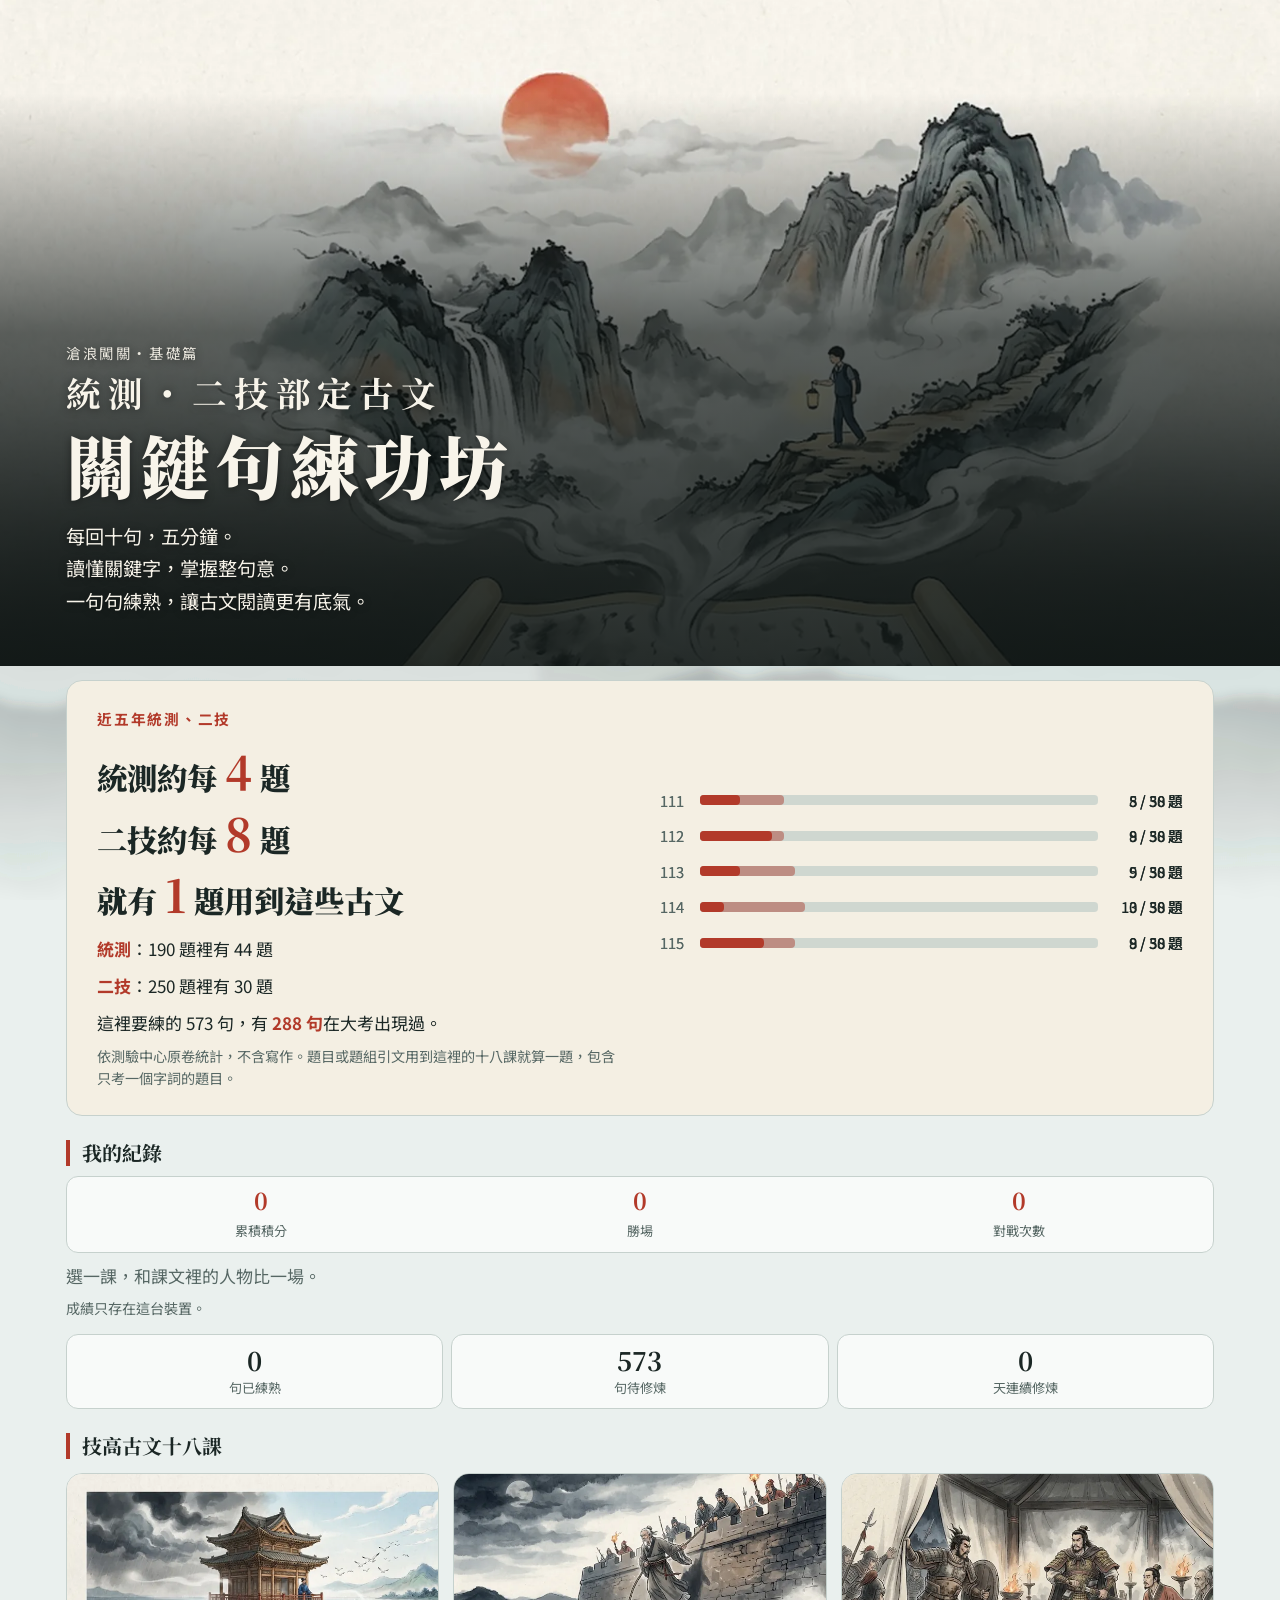
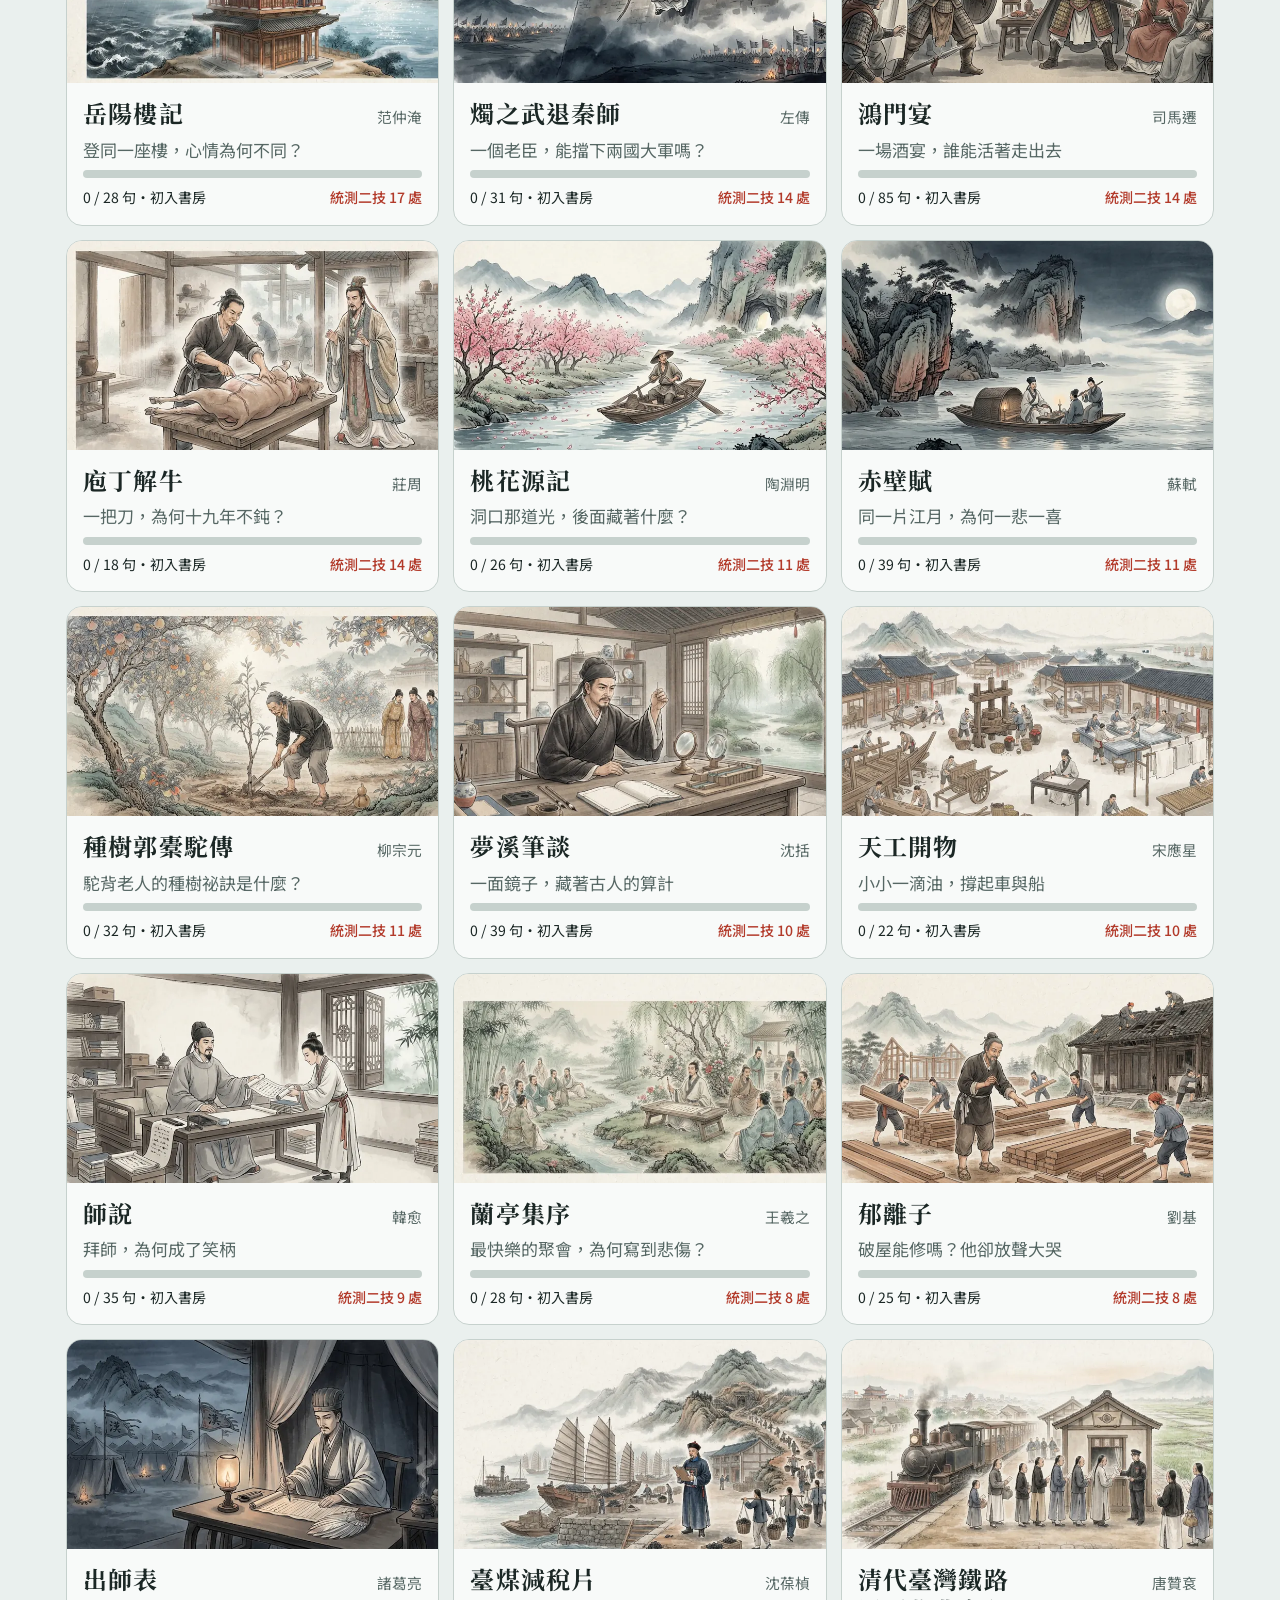
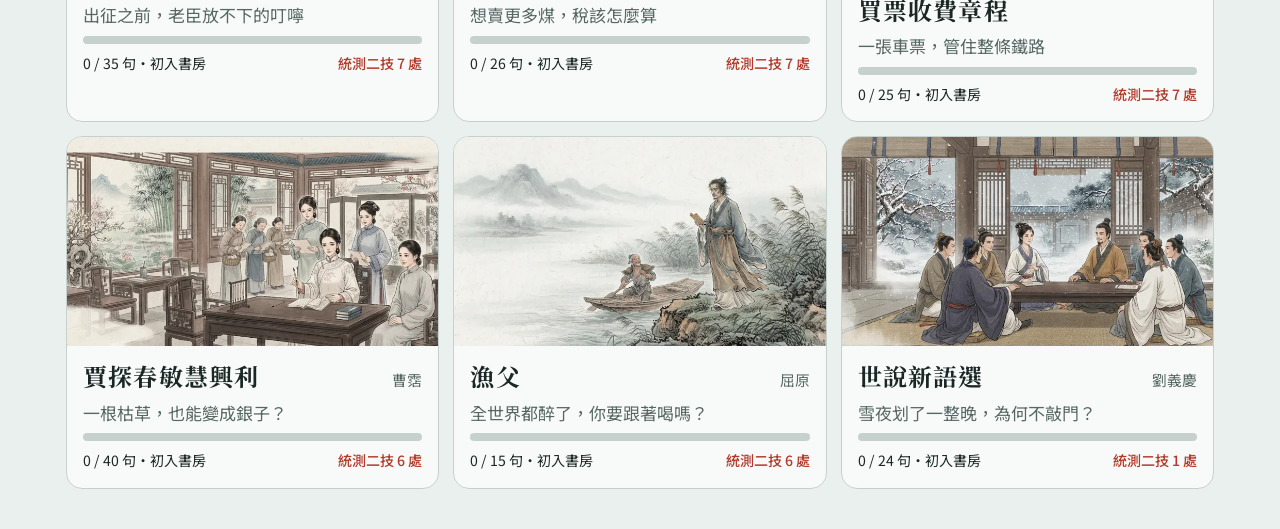
==== keyline/tvee/index.html @ 6ed0295b "更新網站 2026/11/1 下午4:06:21" ====
<!doctype html>
<html lang="zh-Hant">
<head>
<meta charset="utf-8">
<meta name="viewport" content="width=device-width, initial-scale=1, viewport-fit=cover">
<title>技專部定古文關鍵句練功坊</title>
<meta name="description" content="四技統測、二技部定古文關鍵句練習：一回十句，五分鐘，練到認得字、說得出句意。">
<link rel="preconnect" href="https://fonts.googleapis.com">
<link rel="preconnect" href="https://fonts.gstatic.com" crossorigin>
<link href="https://fonts.googleapis.com/css2?family=Noto+Sans+TC:wght@400;500;700&family=Noto+Serif+TC:wght@500;700;900&display=swap" rel="stylesheet">
<link rel="stylesheet" href="../../css/style.css">
<link rel="stylesheet" href="../keyline.css">
</head>
<body>
<main id="app" aria-live="polite"></main>
<script>
window.KL_SOLO = true;
window.KL_CFG = { img: "../img/", storeKey: "cl_keyline_tvee_v1", titleSmall: "統測・二技部定古文", listTitle: "技高古文十八課", countLabel: "統測二技" };
</script>
<script src="../record.js"></script>
<script src="../keyline.js"></script>
</body>
</html>
---- css/style.css ----
/* 滄浪闖關手機版：沿用投影版配色與字型，背景改為各課共用的淡色水墨 */
:root{
  --bg:#EAF0EE; --surface:#F8FAF9; --ink:#1B2725; --muted:#566764; --line:#C6D1CD;
  --reed:#5B7955; --river:#2E6C8C; --mud:#8A6733; --frost:#DBE5E9;
  --good:#2A774B; --bad:#AE4337; --gold:#8C6A0E; --shield:#35679A; --warn:#9A5B12;
  --display:"Noto Serif TC","Songti TC","PMingLiU",serif;
  --body:"Noto Sans TC","PingFang TC","Microsoft JhengHei",sans-serif;
  --inkbg:url("../assets/bg-ink.svg");
  --inkop:1;
}
@media (prefers-color-scheme: dark){
  :root:not([data-theme="light"]){
    --bg:#0E1615; --surface:#16201E; --ink:#E3EBE9; --muted:#97A8A4; --line:#2A3835;
    --reed:#8BAB84; --river:#5DA5C9; --mud:#C29A5B; --frost:#1A272B;
    --good:#67C08A; --bad:#E07A6C; --gold:#DDB349; --shield:#78A6D6; --warn:#E0A05A;
    --inkop:.25; color-scheme:dark;
  }
}
:root[data-theme="dark"]{
  --bg:#0E1615; --surface:#16201E; --ink:#E3EBE9; --muted:#97A8A4; --line:#2A3835;
  --reed:#8BAB84; --river:#5DA5C9; --mud:#C29A5B; --frost:#1A272B;
  --good:#67C08A; --bad:#E07A6C; --gold:#DDB349; --shield:#78A6D6; --warn:#E0A05A;
  --inkop:.25; color-scheme:dark;
}
*{box-sizing:border-box}
html{min-height:100%}
body{
  margin:0; min-height:100vh; background:var(--bg); color:var(--ink); font-family:var(--body); font-size:16px; line-height:1.6;
  padding-left:max(16px, env(safe-area-inset-left, 0px)); padding-right:max(16px, env(safe-area-inset-right, 0px));
  padding-block:12px 24px; position:relative;
}
body::before{content:""; position:fixed; inset:0; background:var(--inkbg) center bottom/cover no-repeat; opacity:var(--inkop); pointer-events:none; z-index:-1}
button{font:inherit; color:var(--ink); background:var(--surface); border:1px solid var(--line); border-radius:10px; padding:.5em 1em; cursor:pointer; touch-action:manipulation}
button:hover:not([disabled]){border-color:var(--ink)}
button:focus-visible, select:focus-visible, input:focus-visible{outline:3px solid var(--river); outline-offset:2px}
button[disabled]{opacity:.45; cursor:not-allowed}
.primary{background:var(--ink); color:var(--bg); border-color:var(--ink); font-weight:500}
.danger{color:var(--bad); border-color:var(--bad)}
select, input{font:inherit; padding:.4em .6em; border-radius:8px; border:1px solid var(--line); background:var(--surface); color:var(--ink)}
h1,h2,h3{font-family:var(--display); font-weight:700; margin:0; line-height:1.3; text-wrap:balance}
.muted{color:var(--muted)}
.hidden{display:none !important}
.card{background:var(--surface); border:1px solid var(--line); border-radius:16px; padding:clamp(16px, 2vw, 28px)}
.tag{display:inline-block; font-size:.95rem; font-weight:700; padding:.12em .75em; border-radius:999px; color:var(--bg); letter-spacing:.05em; white-space:nowrap}
.tag.m{background:var(--river)} .tag.u{background:var(--shield)} .tag.a{background:var(--gold)} .tag.multi{background:var(--bad)}
.quote{font-family:var(--display); font-weight:600; line-height:1.75; background:var(--frost); border-radius:10px; padding:.6em 1em; white-space:pre-line; overflow-wrap:anywhere}
.exp{background:var(--frost); border-radius:10px; padding:12px 16px; line-height:1.6}
.warnchip{display:inline-block; font-size:.85rem; color:var(--warn); border:1px solid var(--warn); border-radius:999px; padding:0 .6em; margin-left:.3em; white-space:nowrap}

/* 遊戲規則 */
.rules{display:grid; gap:10px; line-height:1.6}
.rules p{margin:0}
.rules .rule{display:grid; grid-template-columns:auto minmax(0,1fr); gap:10px; align-items:baseline}
.rules ul{margin:0; padding-left:1.2em; display:grid; gap:6px}
details.howto > summary{cursor:pointer; font-weight:700; color:var(--river)}
details.howto[open] > summary{margin-bottom:10px}

/* 魔王任務說明 */
.mission{display:grid; grid-template-columns:auto minmax(0,1fr); gap:12px 14px; align-items:start}
.mission .mthumb{width:84px; height:84px; object-fit:contain; background:var(--frost); border-radius:12px}
.mission .mtext{display:grid; gap:6px; min-width:0}
.mission .mlabel{font-size:.85rem; color:var(--muted); letter-spacing:.1em}
.mission .mname{font-family:var(--display); font-weight:700; font-size:1.35rem; line-height:1.2}
.mission p{margin:0; line-height:1.6}
.mission.big{font-size:clamp(1.05rem, 1.5vw, 1.35rem)}
.mission.big .mthumb{width:clamp(90px, 10vw, 140px); height:clamp(90px, 10vw, 140px)}
.mission.big .mname{font-size:clamp(1.5rem, 2.4vw, 2.2rem)}
.mdefeated{margin:0; color:var(--good); font-weight:500}

/* 魔王與量表 */
.scene{position:relative; background:color-mix(in srgb, var(--frost) 85%, transparent); border:1px solid var(--line); border-radius:14px; overflow:hidden; aspect-ratio:16/10}
.bosswrap,.bossbob{position:absolute; inset:0; pointer-events:none}
.bossimg{position:absolute; left:50%; bottom:2%; height:94%; width:auto; max-width:none; transform:translateX(-50%) scale(var(--s,1)); transform-origin:50% 100%; transition:opacity .8s, transform .8s}
.bossbob{animation:bob 3.2s ease-in-out infinite}
.flash{position:absolute; inset:0; background:var(--bad); opacity:0; pointer-events:none}
.flash.gold{background:var(--gold)}
.scene.hit .bosswrap{animation:shake .45s}
.scene.struck .flash, .scene.ult .flash{animation:flash .8s}
.bossname{position:absolute; left:12px; top:8px; font-family:var(--display); font-weight:700; font-size:1.2rem; background:color-mix(in srgb, var(--surface) 80%, transparent); padding:.1em .6em; border-radius:8px}
@keyframes shake{0%,100%{transform:translateX(0)}25%{transform:translateX(-10px)}50%{transform:translateX(8px)}75%{transform:translateX(-5px)}}
@keyframes flash{0%{opacity:0}30%{opacity:.35}100%{opacity:0}}
@keyframes bob{0%,100%{transform:translateY(0)}50%{transform:translateY(-4px)}}
@media (prefers-reduced-motion: reduce){ .bossbob,.scene.hit .bosswrap,.scene.struck .flash,.scene.ult .flash{animation:none} .fill,.bossimg{transition:none} }
.meters{display:grid; gap:10px}
.mrow{display:flex; justify-content:space-between; align-items:baseline; gap:12px}
.mrow b{font-variant-numeric:tabular-nums}
.track{height:16px; border-radius:8px; background:var(--line); overflow:hidden}
.fill{height:100%; border-radius:8px; transition:width .7s}
.fill.mud{background:var(--mud)} .fill.heart{background:var(--good)} .fill.shield{background:var(--shield)} .fill.energy{background:var(--gold)}
.pips{display:flex; gap:6px; flex-wrap:wrap}
.pip{width:20px; height:20px; border-radius:6px; border:2px solid var(--shield)}
.pip.on{background:var(--shield)}

/* 背景配樂開關（左下角） */
.musicbtn{position:fixed; left:max(12px, env(safe-area-inset-left,0px)); bottom:12px; z-index:16; font-size:.9rem; padding:.45em .8em; border-radius:999px; background:color-mix(in srgb, var(--surface) 92%, transparent); border:1px solid var(--line)}
.musicbtn.off{color:var(--muted); text-decoration:line-through}
@media print{.musicbtn{display:none !important}}
---- keyline/keyline.css ----
/* 關鍵句練功坊：沿用 css/style.css 的配色與字型，另加朱砂色與書卷質感 */
:root{--seal:#B23A2A; --paper:#F4EFE3}
@media (prefers-color-scheme: dark){:root:not([data-theme="light"]){--seal:#E06B58; --paper:#1D2422}}
:root[data-theme="dark"]{--seal:#E06B58; --paper:#1D2422}
html{overflow-x:clip}
body{max-width:720px; margin:0 auto; font-size:17px; padding-bottom:40px}
#app{display:flex; flex-direction:column; gap:14px}
a{color:inherit}
.kl-error{padding:40px 0; text-align:center}

/* 首頁主視覺 */
.kl-hero{position:relative; width:100vw; margin:-12px 0 0 calc(50% - 50vw); min-height:min(92vw, 460px); display:flex; align-items:flex-end; overflow:hidden; background:#26383A}
.kl-hero-img{position:absolute; inset:0; width:100%; height:100%; object-fit:cover}
.kl-hero::after{content:""; position:absolute; inset:0; background:linear-gradient(to top, rgba(15,22,21,.9) 0%, rgba(15,22,21,.68) 50%, rgba(15,22,21,0) 86%)}
.kl-hero-text{position:relative; z-index:1; padding:24px 20px; color:#F8F4EA; text-shadow:0 1px 8px rgba(0,0,0,.45)}
.kl-eyebrow{margin:0 0 6px; font-size:.9rem; letter-spacing:.18em; opacity:.92}
.kl-hero h1{font-size:clamp(2.3rem, 11vw, 3.4rem); font-weight:900; letter-spacing:.08em}
.kl-hero h1 small{display:block; font-size:.5em; font-weight:700; letter-spacing:.2em; margin-bottom:.15em}
.kl-hero-sub{margin:10px 0 0; font-size:1.05rem; line-height:1.7}

/* 考情數據 */
.kl-share{background:var(--paper); border:1px solid var(--line); border-radius:16px; padding:18px; display:grid; gap:10px}
.kl-share p{margin:0}
.kl-share-kicker{color:var(--seal); font-weight:700; letter-spacing:.12em; font-size:.92rem}
.kl-share-hero{font-family:var(--display); font-weight:900; font-size:clamp(1.45rem, 6.2vw, 1.9rem); line-height:1.35}
.kl-share-hero b{color:var(--seal); font-size:1.5em; font-variant-numeric:tabular-nums}
.kl-share-sub{line-height:1.6}
.kl-share-sub b{color:var(--seal)}
.kl-bars{list-style:none; margin:2px 0; padding:0; display:grid; gap:7px}
.kl-bars li{display:grid; grid-template-columns:2.2em minmax(0,1fr) 5.2em; gap:8px; align-items:center; font-size:.92rem}
.kl-bars i{display:block; height:10px; background:color-mix(in srgb, var(--line) 55%, transparent); border-radius:4px; overflow:hidden}
.kl-bars u{display:block; height:100%; background:var(--seal); border-radius:0 4px 4px 0}
.kl-bars b{font-weight:500; text-align:right; font-variant-numeric:tabular-nums; white-space:nowrap}
.kl-bars span{color:var(--muted); font-variant-numeric:tabular-nums}
.kl-share small{color:var(--muted); line-height:1.5}

.kl-stats,.kl-boxes{display:grid; grid-template-columns:repeat(3, minmax(0,1fr)); gap:8px}
.kl-stats>div,.kl-boxes>div{background:var(--surface); border:1px solid var(--line); border-radius:12px; padding:10px 6px; text-align:center; display:grid; gap:2px}
.kl-stats b,.kl-boxes b{font-family:var(--display); font-size:1.6rem; line-height:1.2; font-variant-numeric:tabular-nums}
.kl-stats span,.kl-boxes span{font-size:.82rem; color:var(--muted)}
.kl-boxes .gold b{color:var(--seal)}
.kl-section{font-size:1.25rem; margin-top:10px; padding-left:.6em; border-left:4px solid var(--seal)}

/* 課程卡 */
.kl-cards{display:grid; gap:14px}
.kl-card{display:block; background:var(--surface); border:1px solid var(--line); border-radius:16px; overflow:hidden; text-decoration:none; transition:transform .2s, box-shadow .2s}
.kl-card:hover{transform:translateY(-2px); box-shadow:0 8px 24px rgba(0,0,0,.14)}
.kl-card:focus-visible,.kl-top a:focus-visible,.kl-project:focus-visible{outline:3px solid var(--river); outline-offset:2px}
.kl-card-img{display:block; width:100%; aspect-ratio:16/8; object-fit:cover}
.kl-card-body{padding:14px 16px 16px; display:grid; gap:8px}
.kl-card-head{display:flex; justify-content:space-between; align-items:baseline; gap:10px}
.kl-card-head h3{font-size:1.5rem; letter-spacing:.05em}
.kl-card-head span{color:var(--muted); font-size:.92rem; white-space:nowrap}
.kl-tagline{margin:0; color:var(--muted); line-height:1.5}
.kl-track{height:8px; border-radius:4px; background:var(--line); overflow:hidden}
.kl-track i{display:block; height:100%; background:var(--seal); border-radius:4px; transition:width .6s}
.kl-card-foot{display:flex; justify-content:space-between; gap:8px; flex-wrap:wrap; font-size:.88rem}
.kl-exam{color:var(--seal); font-weight:500}

/* 即將開放 */
.kl-soon{display:grid; grid-auto-flow:column; grid-auto-columns:128px; gap:10px; overflow-x:auto; padding-bottom:8px; scrollbar-width:thin}
.kl-soon div{position:relative; border-radius:10px; overflow:hidden; aspect-ratio:4/3}
.kl-soon img{display:block; width:100%; height:100%; object-fit:cover; filter:grayscale(.85); opacity:.75}
.kl-soon span{position:absolute; inset:auto 0 0 0; padding:14px 8px 6px; color:#fff; font-family:var(--display); font-weight:700; font-size:.92rem; background:linear-gradient(to top, rgba(0,0,0,.72), transparent)}

/* 排行榜與我的紀錄 */
.kl-board{display:grid; gap:10px}
.kl-tabs{display:flex; gap:8px}
.kl-tabs button{min-height:40px; border-radius:999px; padding:.3em 1.1em}
.kl-tabs button[aria-pressed="true"]{background:var(--seal); border-color:var(--seal); color:#fff; font-weight:700}
.kl-mine{display:grid; grid-template-columns:repeat(3,minmax(0,1fr)); background:var(--surface); border:1px solid var(--line); border-radius:12px; padding:10px 4px; text-align:center}
.kl-mine b{display:block; font-family:var(--display); font-size:1.45rem; line-height:1.2; color:var(--seal); font-variant-numeric:tabular-nums}
.kl-mine span{font-size:.82rem; color:var(--muted)}
.kl-rank{list-style:none; counter-reset:r; margin:0; padding:0; display:grid; gap:6px}
.kl-rank li{counter-increment:r; display:grid; grid-template-columns:2em minmax(0,1fr) auto auto; gap:10px; align-items:center; background:var(--surface); border:1px solid var(--line); border-radius:10px; padding:8px 12px}
.kl-rank li::before{content:counter(r); font-family:var(--display); font-weight:900; color:var(--muted); text-align:center}
.kl-rank li:nth-child(-n+3)::before{color:var(--seal); font-size:1.2em}
.kl-rank li.me{border:2px solid var(--seal)}
.kl-rank em{font-style:normal; color:var(--muted); font-size:.88rem}
.kl-rank b{font-variant-numeric:tabular-nums}
.kl-board-note{margin:0; color:var(--muted); line-height:1.5}

/* 對戰 */
.kl-setup{display:grid; gap:10px}
.kl-rival{display:flex; align-items:center; gap:12px}
.kl-rival small{display:block; color:var(--muted)}
.kl-rival b{font-family:var(--display); font-size:1.3rem}
.kl-levels{display:grid; grid-template-columns:repeat(3,minmax(0,1fr)); gap:8px}
.kl-levels button{min-height:56px; border-radius:12px; display:grid; gap:0; padding:.4em}
.kl-levels small{color:var(--muted); font-size:.8rem}
.kl-levels button[aria-pressed="true"]{border:2px solid var(--seal); background:color-mix(in srgb, var(--seal) 10%, var(--surface))}
.kl-duel{display:grid; grid-template-columns:minmax(0,1fr) auto minmax(0,1fr); align-items:center; gap:8px; background:var(--surface); border:1px solid var(--line); border-radius:12px; padding:6px 12px}
.kl-duel>div{display:flex; align-items:center; gap:8px; min-width:0}
.kl-duel>div:last-child{justify-content:flex-end}
.kl-duel small{color:var(--muted); font-size:.82rem; overflow:hidden; text-overflow:ellipsis; white-space:nowrap}
.kl-duel b{font-family:var(--display); font-size:1.4rem; font-variant-numeric:tabular-nums}
.kl-duel>span{color:var(--seal); font-family:var(--display); font-weight:900}
.kl-duel .kl-portrait{width:34px; height:34px}
.kl-rival-move{margin:0; font-weight:500; background:var(--paper); border-radius:8px; padding:6px 10px}
.kl-final{display:grid; grid-template-columns:minmax(0,1fr) auto minmax(0,1fr); align-items:center; gap:10px; margin-bottom:6px}
.kl-final>div{display:grid; justify-items:center; gap:2px}
.kl-final small{color:var(--muted)}
.kl-final b{font-family:var(--display); font-size:2.6rem; line-height:1.1; color:var(--seal); font-variant-numeric:tabular-nums}
.kl-final .kl-seal{width:60px; height:60px; font-size:2rem}
.kl-final .kl-portrait{width:52px; height:52px}
.kl-gain b{color:var(--seal); font-size:1.25em}
#sync:empty{display:none}

/* 上方列 */
.kl-top{display:flex; justify-content:space-between; align-items:center; gap:10px; min-height:40px}
.kl-top a{text-decoration:none; padding:6px 8px 6px 0; font-weight:500}
.kl-top span{color:var(--muted); font-size:.95rem}
.kl-combo.on{color:var(--seal); font-weight:700}
.kl-title{font-size:2.3rem; letter-spacing:.08em; font-weight:900}

.kl-head{display:flex; justify-content:space-between; align-items:flex-end; gap:10px; margin-bottom:-22px}
.kl-head>div{min-width:0; padding-bottom:30px}
.kl-figure{height:150px; width:auto; max-width:38%; object-fit:contain; object-position:bottom; position:relative; z-index:1; flex:none}

/* 畫卷顯影 */
.kl-scroll{position:relative; border-radius:14px; overflow:hidden; aspect-ratio:16/9; border:1px solid var(--line); background:var(--paper)}
.kl-scroll img{display:block; width:100%; height:100%; object-fit:cover}
.kl-scroll img.kl-base{filter:grayscale(1) blur(7px) opacity(.42); transform:scale(1.08)}
.kl-mist{position:absolute; inset:0; display:grid}
.kl-mist i{opacity:0; background-repeat:no-repeat; margin:-.5px}
.kl-mist i.open{opacity:1}
.kl-mist i.reveal{animation:klReveal 1s var(--d) ease-out forwards}
@keyframes klReveal{to{opacity:1}}
.kl-caption{margin:-4px 0 0; color:var(--muted); font-size:.92rem; text-align:center}

.kl-seat{display:grid; grid-template-columns:auto minmax(72px,96px) auto minmax(64px,84px); justify-content:start; gap:8px 10px; align-items:center}
.kl-seat small{grid-column:1 / -1}
.kl-seat select{width:100%; min-height:44px}
.kl-seat label{font-weight:700}
.kl-seat input{width:100%; text-align:center; min-height:44px}
.kl-seat small{color:var(--muted); line-height:1.4}
.kl-go{width:100%; min-height:56px; font-size:1.2rem; font-family:var(--display); font-weight:700; letter-spacing:.1em; border-radius:12px; background:var(--seal); border-color:var(--seal); color:#fff}
button.kl-go:hover:not([disabled]){border-color:var(--seal); filter:brightness(1.08)}
.kl-project{text-align:center; color:var(--muted); font-size:.95rem; padding:6px}

/* 作答 */
.kl-dots{list-style:none; display:grid; grid-template-columns:repeat(10, minmax(0,1fr)); gap:5px; padding:0; margin:0}
.kl-dots li{height:7px; border-radius:4px; background:var(--line)}
.kl-dots li.cur{background:var(--ink)} .kl-dots li.ok{background:var(--good)} .kl-dots li.no{background:var(--bad)}
.kl-q{background:var(--paper); border:1px solid var(--line); border-radius:16px; padding:20px 18px 24px; display:grid; gap:12px}
.kl-scene{margin:0; color:var(--muted); font-size:.95rem; line-height:1.55}
.kl-prompt{margin:0; font-weight:700; font-size:1.08rem}
.kl-passage{margin:0; font-family:var(--display); font-weight:500; font-size:1.08rem; line-height:1.95; color:var(--muted); overflow-wrap:anywhere}
.kl-sentence{font-weight:700; font-size:1.42em; line-height:1.6; letter-spacing:.03em; color:var(--ink)}
.kl-sentence mark{background:none; color:var(--seal); font-weight:900; border-bottom:3px solid var(--seal); padding:0 .06em}
.kl-whole{background:linear-gradient(transparent 62%, color-mix(in srgb, var(--seal) 22%, transparent) 62%)}
.kl-options{display:grid; gap:9px}
.kl-options button,.kl-options>div{display:grid; grid-template-columns:auto minmax(0,1fr); gap:12px; align-items:start; text-align:left; min-height:54px; padding:12px 14px; border-radius:12px; border:1.5px solid var(--line); background:var(--surface); line-height:1.5; overflow-wrap:anywhere}
.kl-options span{font-family:var(--display); font-weight:700; color:var(--muted)}
.kl-options button:disabled{opacity:1; cursor:default}
.kl-options .right{border-color:var(--good); background:color-mix(in srgb, var(--good) 14%, var(--surface)); font-weight:500}
.kl-options .wrong{border-color:var(--bad); background:color-mix(in srgb, var(--bad) 12%, var(--surface)); animation:klShake .35s}
.kl-options .dim{opacity:.55}
@keyframes klShake{25%{transform:translateX(-6px)}50%{transform:translateX(5px)}75%{transform:translateX(-3px)}}

/* 答後回饋 */
#after{display:grid; gap:12px; scroll-margin-top:8px}
#after:empty{display:none}
.kl-feedback{background:var(--surface); border:1px solid var(--line); border-radius:16px; padding:16px; display:grid; gap:12px}
.kl-feedback.good{border-top:4px solid var(--good)} .kl-feedback.bad{border-top:4px solid var(--bad)}
.kl-verdict{display:flex; align-items:center; gap:12px}
.kl-verdict b{display:block; font-family:var(--display); font-size:1.2rem}
.kl-verdict small{color:var(--muted)}
.kl-portrait{width:64px; height:64px; object-fit:cover; object-position:50% 0; border-radius:50%; background:var(--paper); border:1px solid var(--line); flex:none}
.kl-seal{flex:none; width:46px; height:46px; display:grid; place-items:center; border:3px solid var(--seal); border-radius:6px; color:var(--seal); font-family:var(--display); font-weight:900; font-size:1.55rem; transform:rotate(-7deg); animation:klStamp .32s cubic-bezier(.2,1.5,.5,1)}
.bad .kl-seal{border-color:var(--bad); color:var(--bad)}
@keyframes klStamp{from{transform:rotate(-7deg) scale(2); opacity:0}}
.kl-explain{margin:0; display:grid; gap:8px}
.kl-explain>div{display:grid; grid-template-columns:4.6em minmax(0,1fr); gap:8px}
.kl-explain dt{font-family:var(--display); font-weight:700}
.kl-explain dd{margin:0; line-height:1.55}
.kl-explain em{font-style:normal; font-size:.8rem; color:var(--muted); border:1px solid var(--line); border-radius:999px; padding:0 .55em; margin-left:.45em; white-space:nowrap}
.kl-compare{border-top:1px dashed var(--line); padding-top:10px; display:grid; gap:6px}
.kl-compare p{margin:0; line-height:1.6}
.kl-compare span{color:var(--muted); font-size:.9rem}
.kl-compare i{font-style:normal; font-size:.82rem; font-weight:700; border-radius:4px; padding:0 .4em; margin-right:.45em; color:#fff}
.kl-compare i.same{background:var(--good)} .kl-compare i.diff{background:var(--river)}
.kl-stamps{display:flex; flex-wrap:wrap; gap:6px 8px; align-items:center; border-top:1px dashed var(--line); padding-top:10px}
.kl-stamp{color:var(--seal); border:1.5px solid var(--seal); border-radius:4px; padding:.05em .5em; font-size:.9rem; font-weight:500}
.kl-stamp small{display:block; font-weight:400; font-size:.78rem}
.kl-next{position:sticky; bottom:max(10px, env(safe-area-inset-bottom, 0px)); box-shadow:0 6px 18px rgba(0,0,0,.2)}

/* 成績 */
.kl-result{text-align:center; display:grid; gap:4px; padding:6px 0}
.kl-result h1{font-size:1.8rem; font-weight:900; letter-spacing:.06em}
.kl-result p{margin:0; color:var(--muted)}
.kl-score{font-family:var(--display); color:var(--seal); line-height:1}
.kl-score b{font-size:4.6rem; font-weight:900}
.kl-score span{font-size:1.6rem}
.kl-wrong{list-style:none; margin:0; padding:0; display:grid; gap:8px}
.kl-wrong li{background:var(--surface); border:1px solid var(--line); border-left:4px solid var(--bad); border-radius:10px; padding:10px 14px; line-height:1.55}
.kl-wrong b{display:block; font-family:var(--display)}

/* 教師投影：教室後排也看得清楚 */
.kl-projecting{max-width:1400px; font-size:clamp(22px, 2.5vw, 38px)}
.kl-projector{display:grid; gap:18px}
.kl-projector header{display:flex; justify-content:space-between; align-items:baseline; gap:16px; font-size:.8em; color:var(--muted)}
.kl-projector header b{font-family:var(--display); font-size:1.3em; color:var(--ink)}
.kl-projector .kl-scene{font-size:.85em}
.kl-projector .kl-passage{font-size:1.15em; line-height:1.8}
.kl-projector .kl-prompt{font-size:1em}
.kl-projector .kl-sentence{font-size:1.3em}
.kl-projector .kl-options{grid-template-columns:repeat(2, minmax(0,1fr))}
.kl-projector .kl-feedback{font-size:.82em}
.kl-projector footer{display:flex; gap:16px; align-items:center; justify-content:flex-end}
.kl-projector footer button{min-width:8em; min-height:2.6em}
.kl-projector footer small{color:var(--muted)}

@media (prefers-reduced-motion: reduce){
  .kl-seal,.kl-options .wrong{animation:none}
  .kl-mist i.reveal{animation:none; opacity:1}
  .kl-card,.kl-track i{transition:none}
}
/* 電腦版首頁：主視覺滿版，內容加寬成多欄；練習頁維持窄欄方便閱讀 */
@media (min-width:900px){
  body.kl-home{max-width:1180px}
  .kl-home .kl-hero{min-height:min(52vw, 78vh)}
  .kl-home .kl-hero-img{object-position:center 14%}
  .kl-home .kl-hero-text{padding:48px max(32px, calc(50vw - 574px))}
  .kl-home .kl-hero h1{font-size:clamp(3.4rem, 5.4vw, 5rem)}
  .kl-home .kl-hero-sub{font-size:1.2rem}
  .kl-home .kl-cards{grid-template-columns:repeat(auto-fill, minmax(330px, 1fr))}
  .kl-home .kl-share{grid-template-columns:minmax(0,1fr) minmax(0,1fr); column-gap:40px; padding:26px 30px}
  .kl-home .kl-share>*{grid-column:1}
  .kl-home .kl-bars{grid-column:2; grid-row:1 / span 5; align-self:center; gap:12px}
  .kl-home .kl-card-img{aspect-ratio:16/9}
  .kl-home .kl-soon{grid-auto-columns:160px}
  .kl-home .kl-rank{grid-template-columns:repeat(2,minmax(0,1fr))}
}
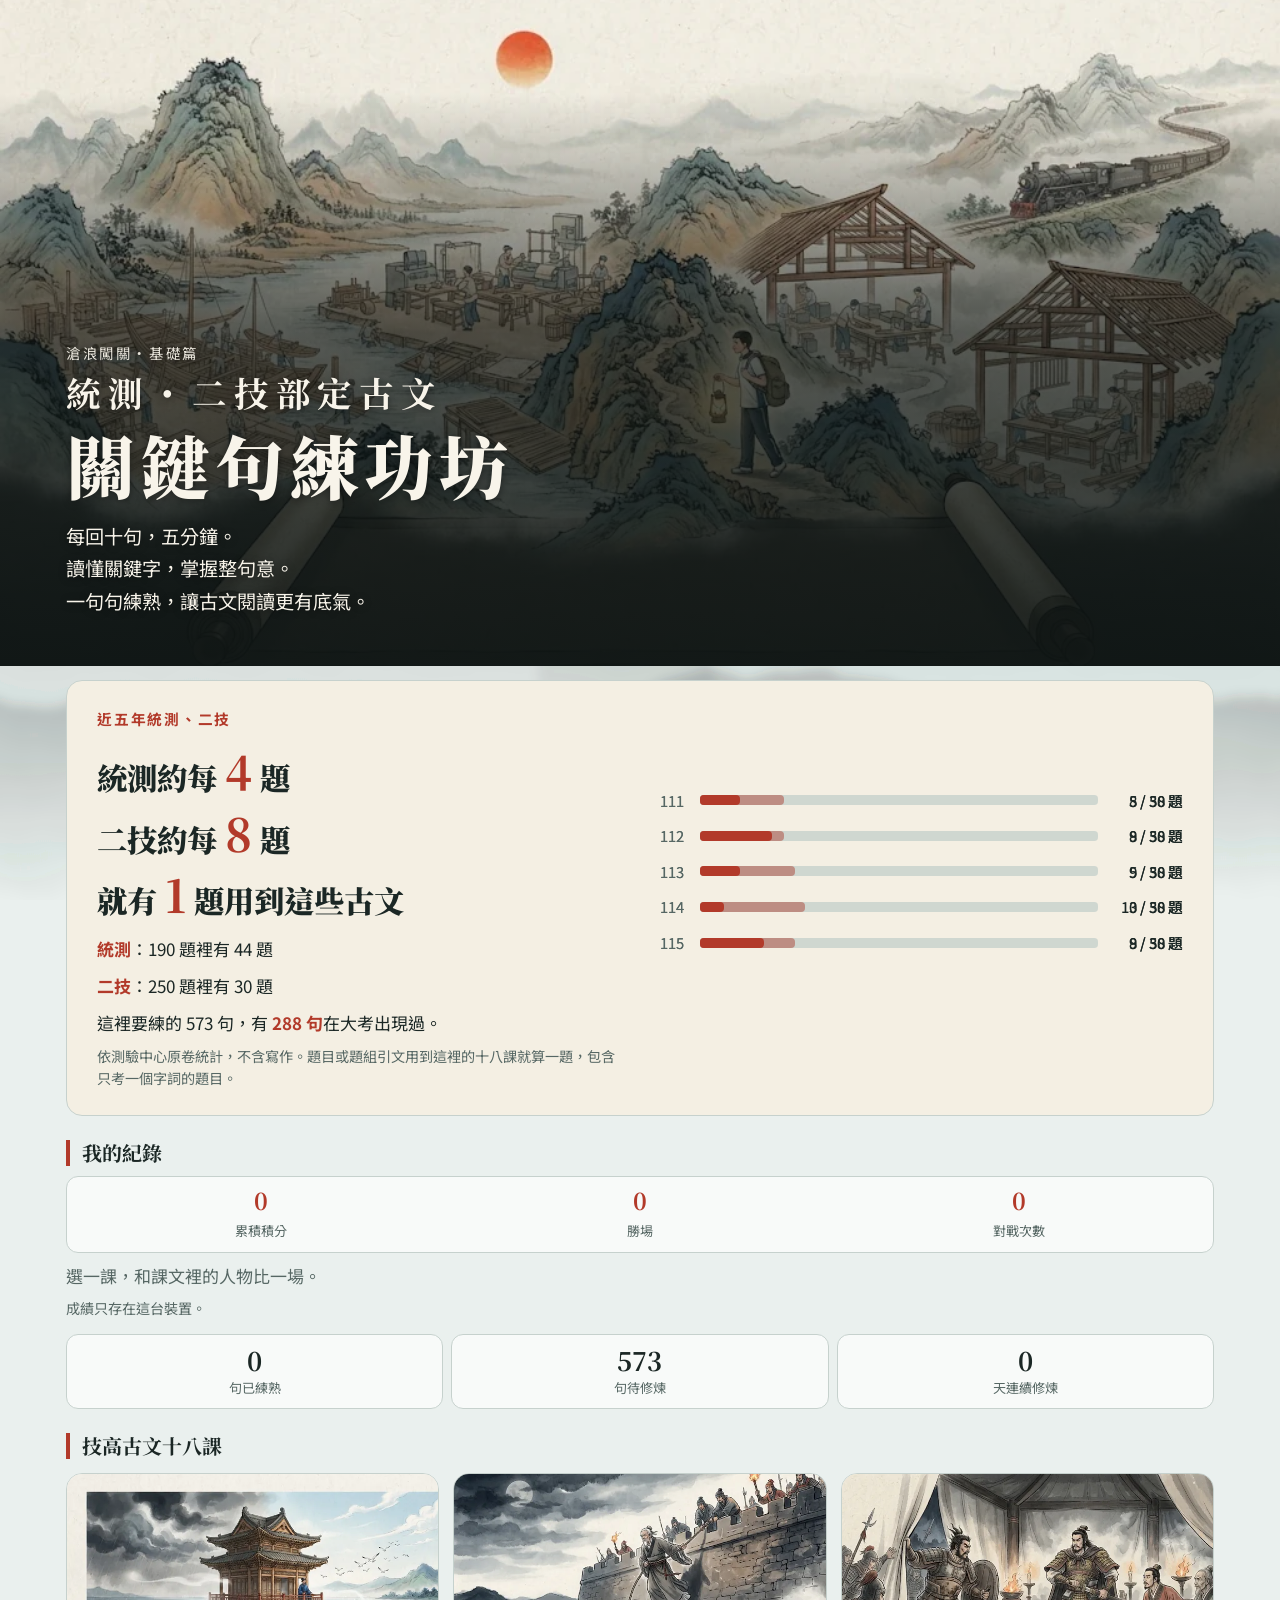
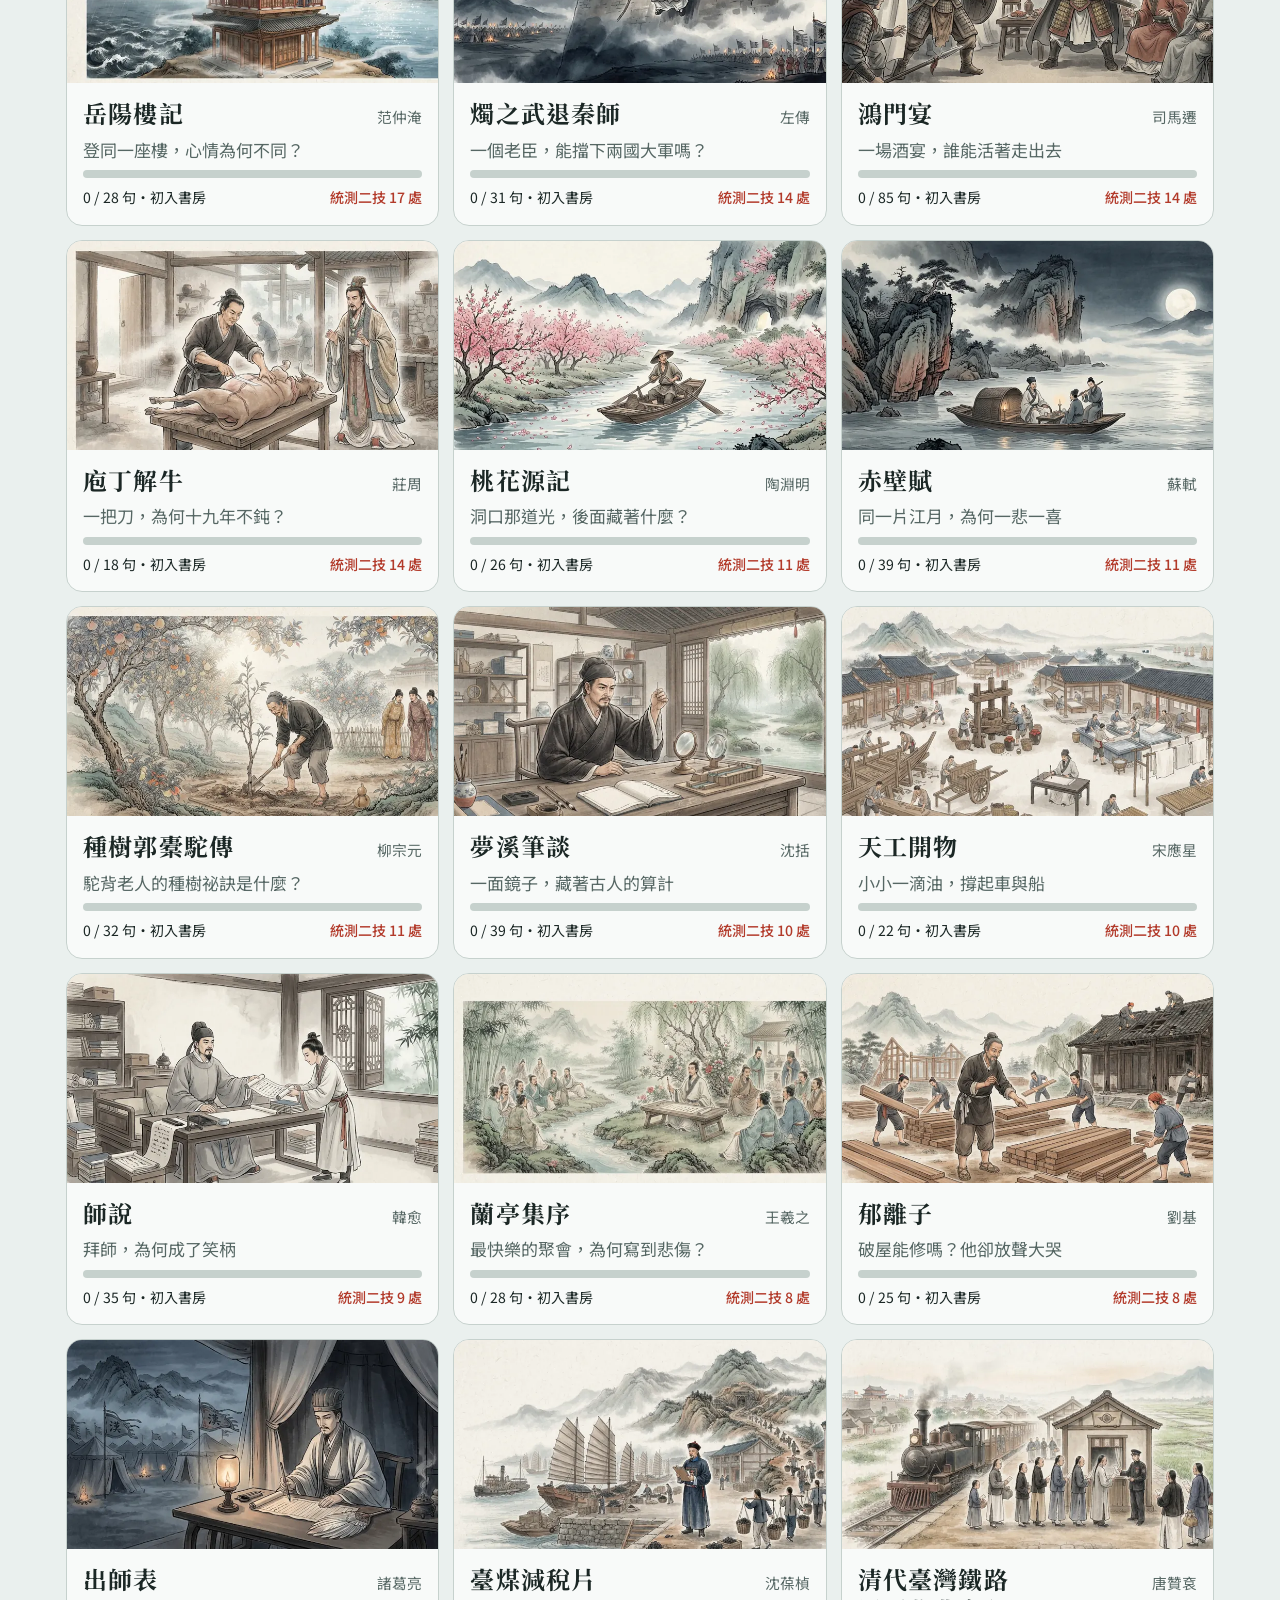
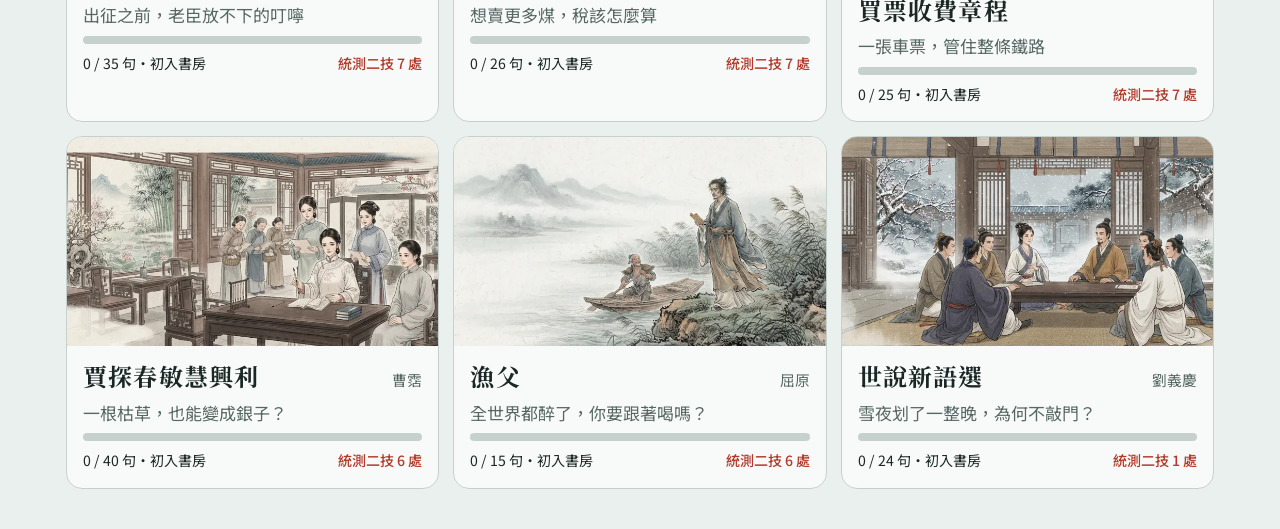
==== commit cf88ac58: "更新網站 2026/11/1 下午4:11:49" ====
--- a/keyline/tvee/index.html
+++ b/keyline/tvee/index.html
@@ -15,7 +15,7 @@
 <main id="app" aria-live="polite"></main>
 <script>
 window.KL_SOLO = true;
-window.KL_CFG = { img: "../img/", storeKey: "cl_keyline_tvee_v1", titleSmall: "統測・二技部定古文", listTitle: "技高古文十八課", countLabel: "統測二技" };
+window.KL_CFG = { img: "../img/", hero: "hero-tvee",storeKey: "cl_keyline_tvee_v1", titleSmall: "統測・二技部定古文", listTitle: "技高古文十八課", countLabel: "統測二技" };
 </script>
 <script src="../record.js"></script>
 <script src="../keyline.js"></script>
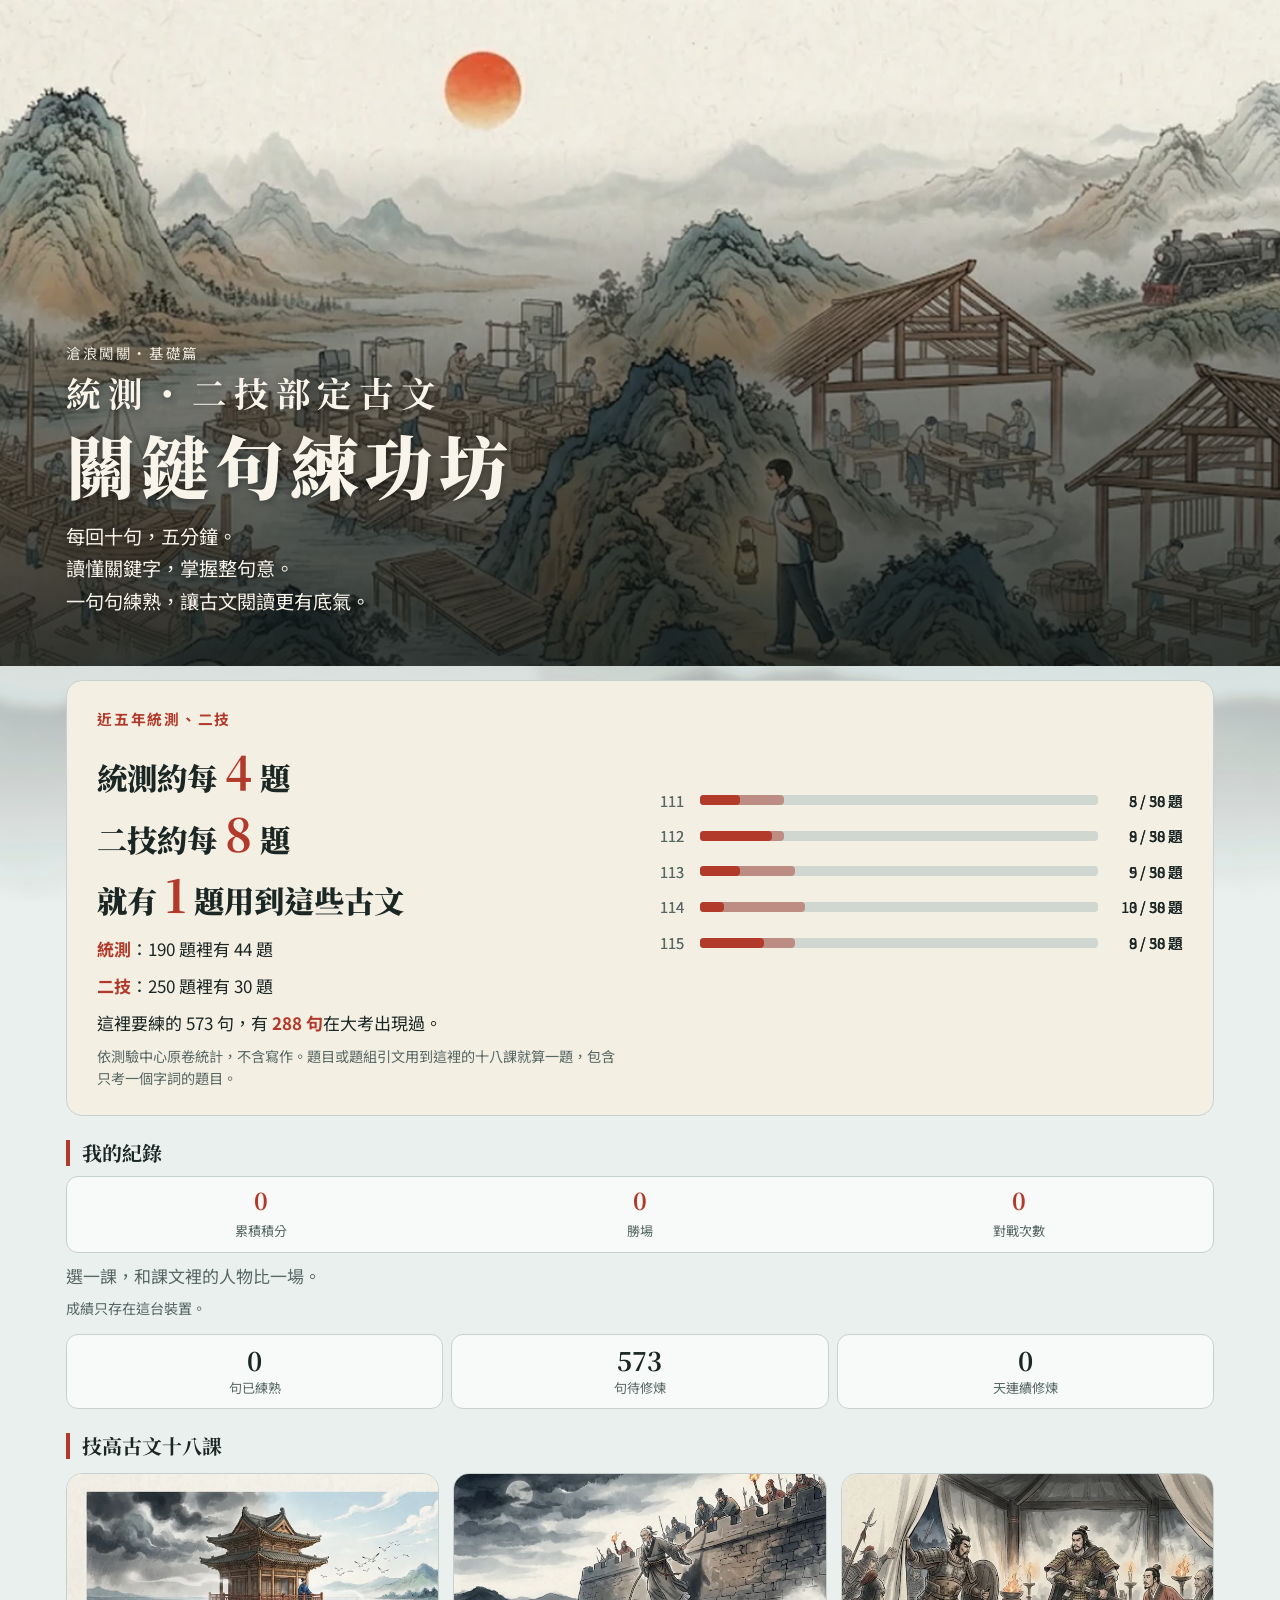
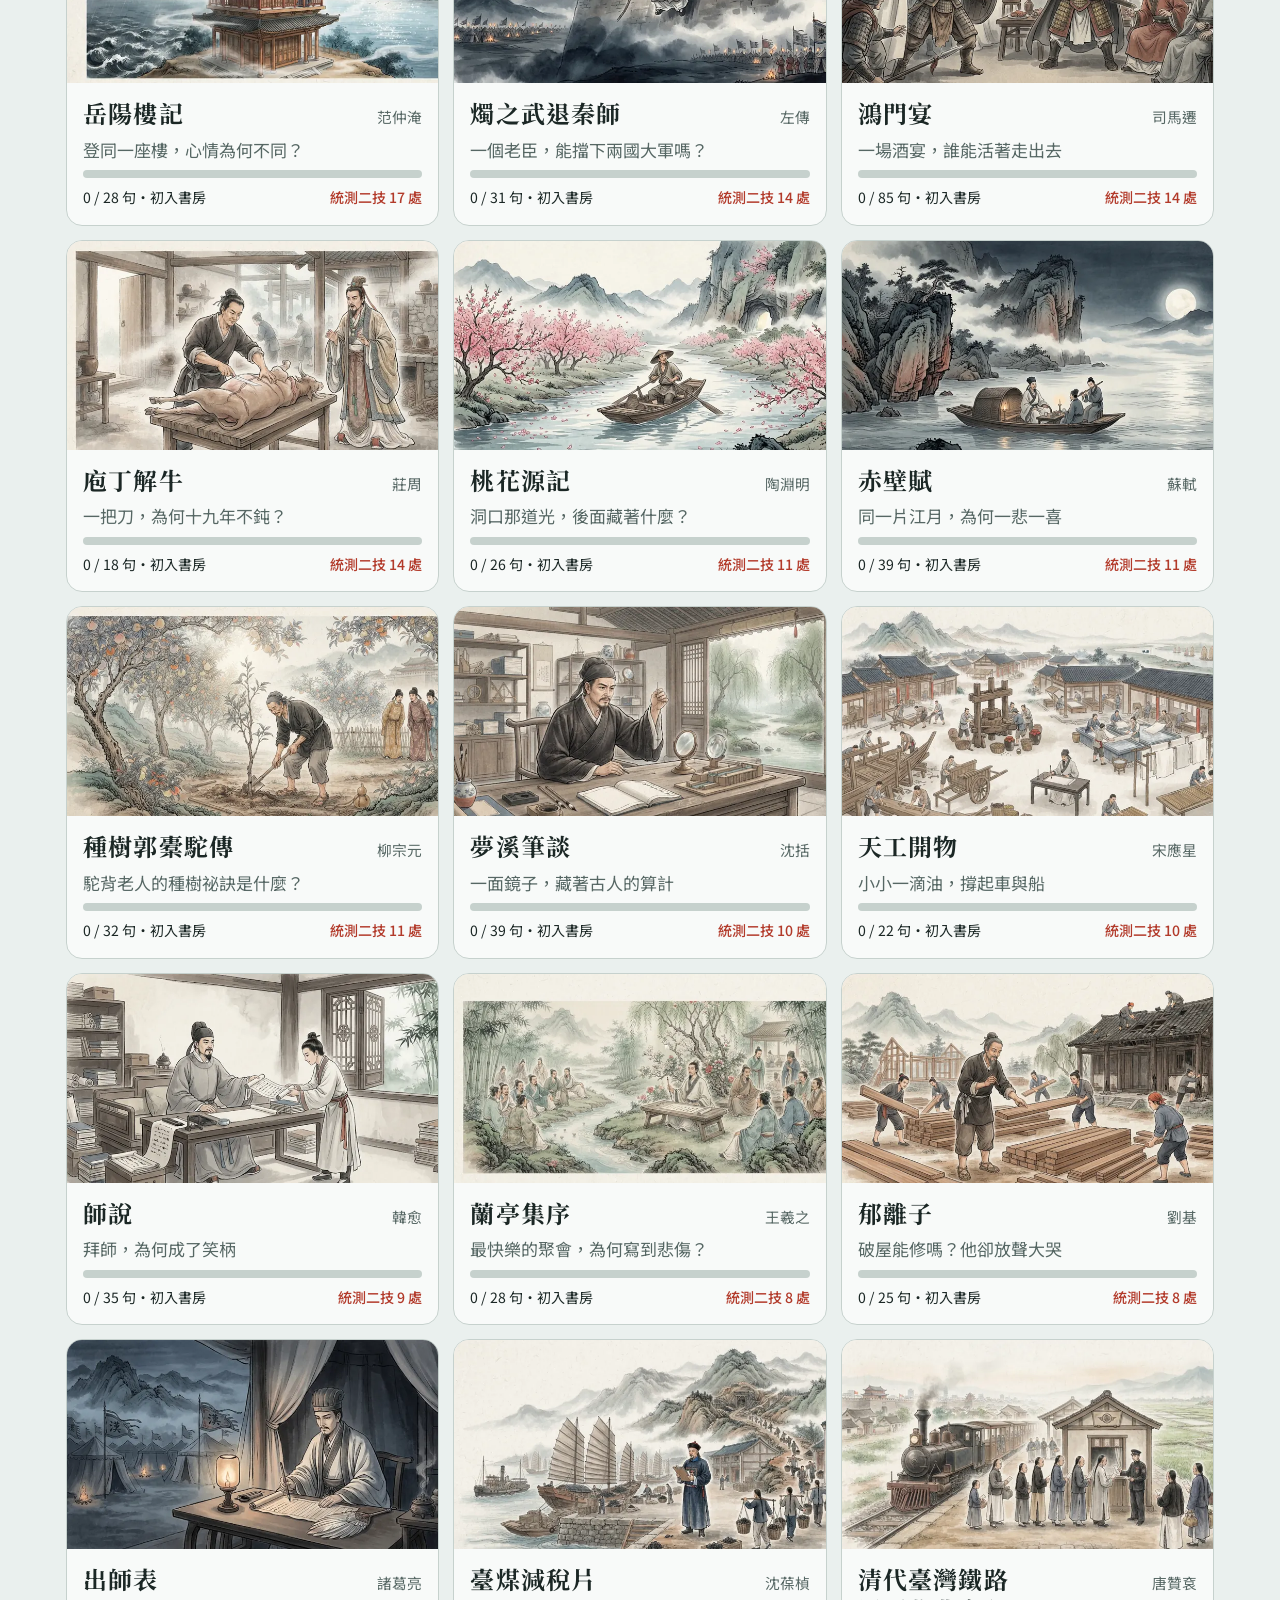
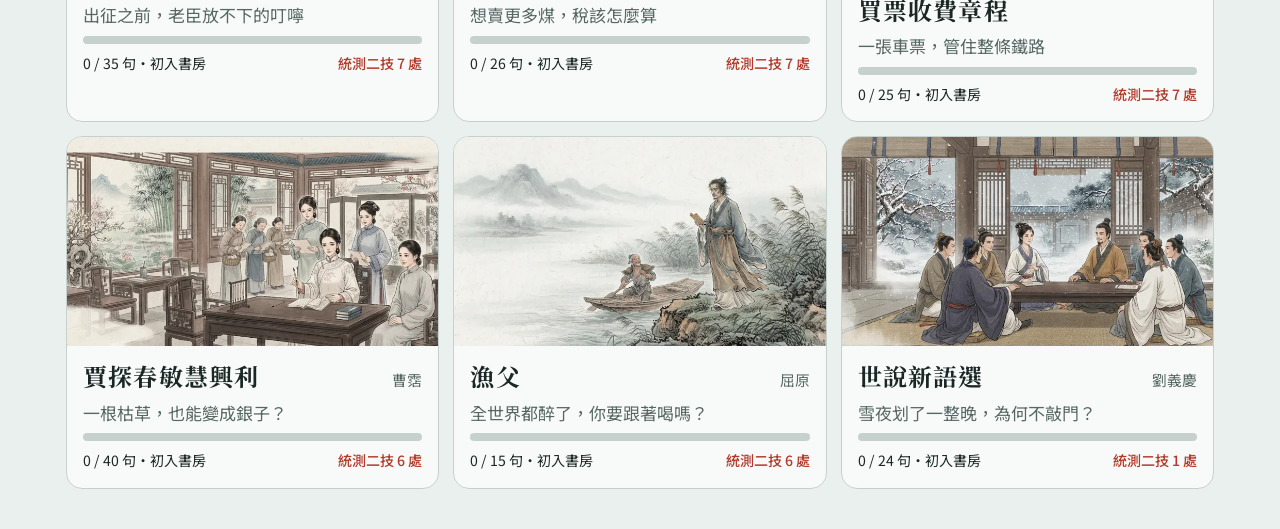
==== commit 21ab79de: "更新網站 2026/11/1 下午4:15:43" ====
--- a/keyline/tvee/index.html
+++ b/keyline/tvee/index.html
@@ -10,6 +10,7 @@
 <link href="https://fonts.googleapis.com/css2?family=Noto+Sans+TC:wght@400;500;700&family=Noto+Serif+TC:wght@500;700;900&display=swap" rel="stylesheet">
 <link rel="stylesheet" href="../../css/style.css">
 <link rel="stylesheet" href="../keyline.css">
+<style>.kl-hero::after{background:linear-gradient(to top, rgba(15,22,21,.82) 0%, rgba(15,22,21,.5) 45%, rgba(15,22,21,0) 78%)}</style>
 </head>
 <body>
 <main id="app" aria-live="polite"></main>
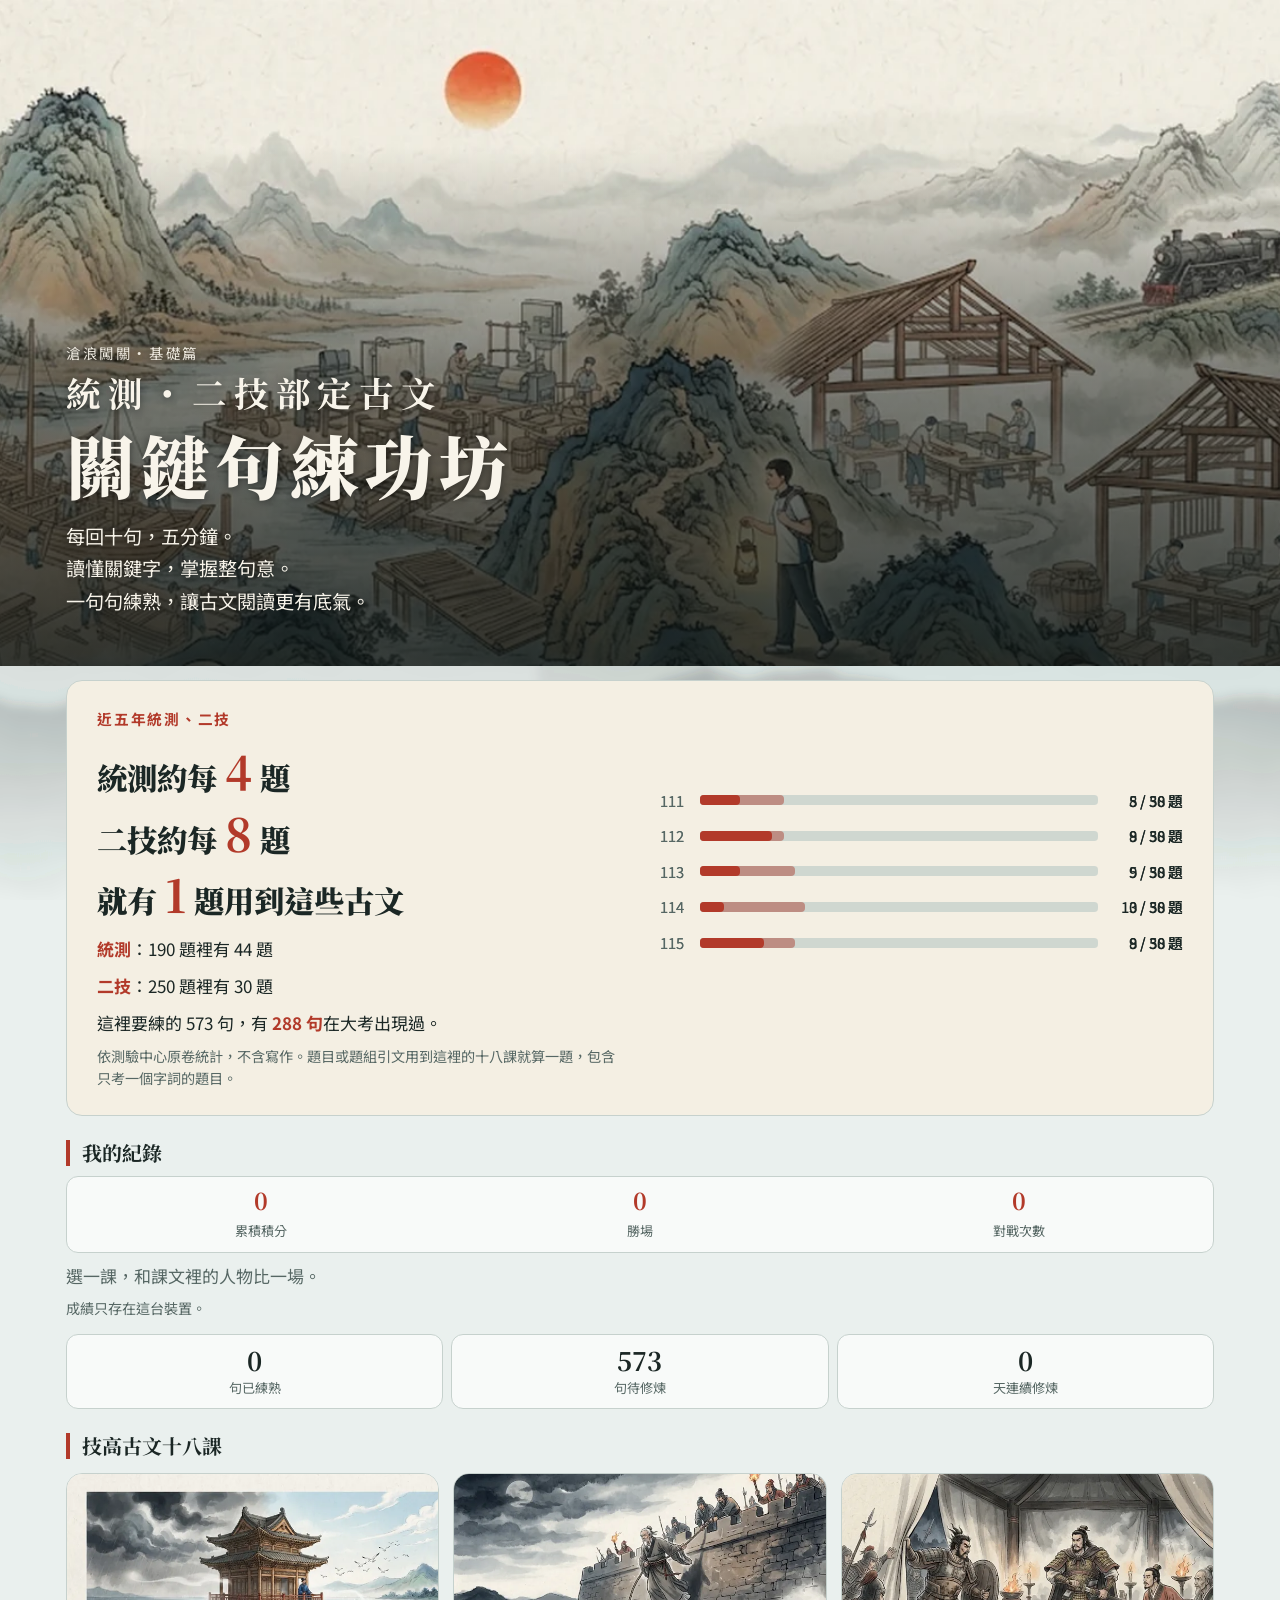
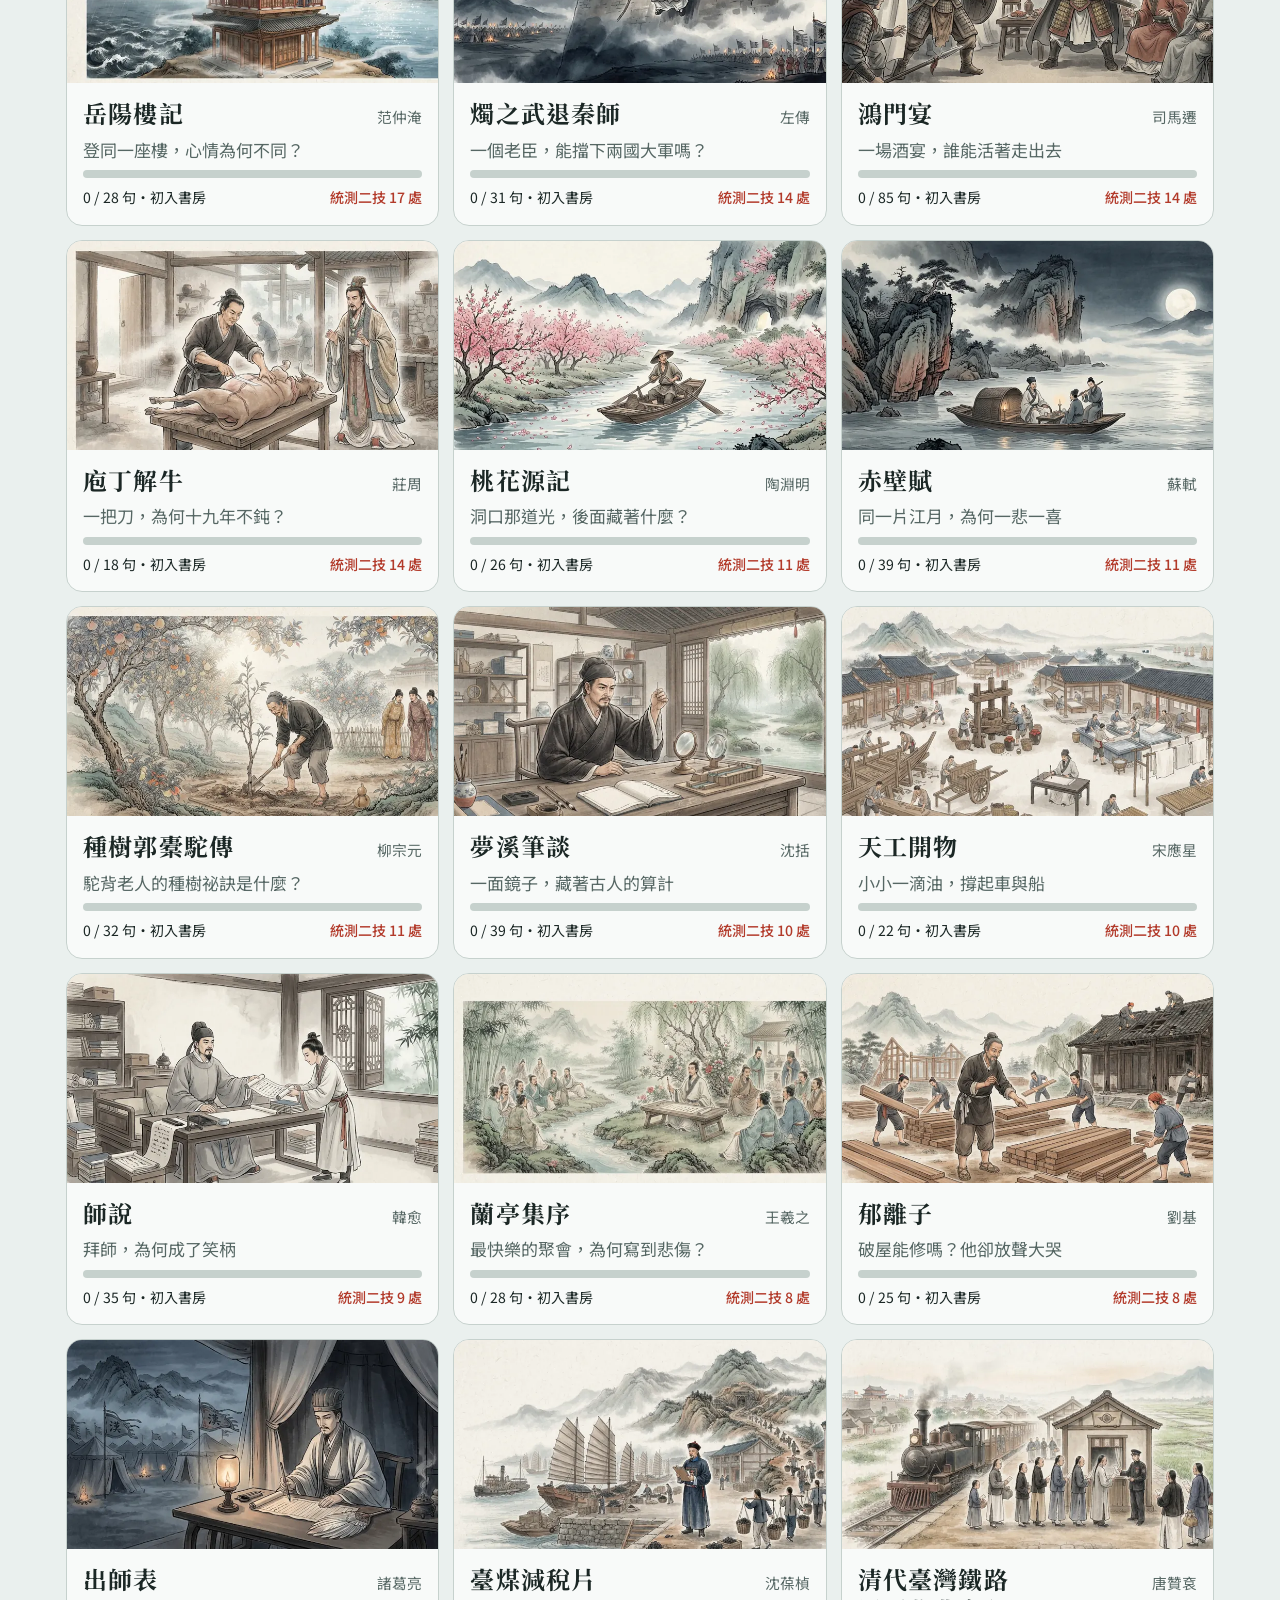
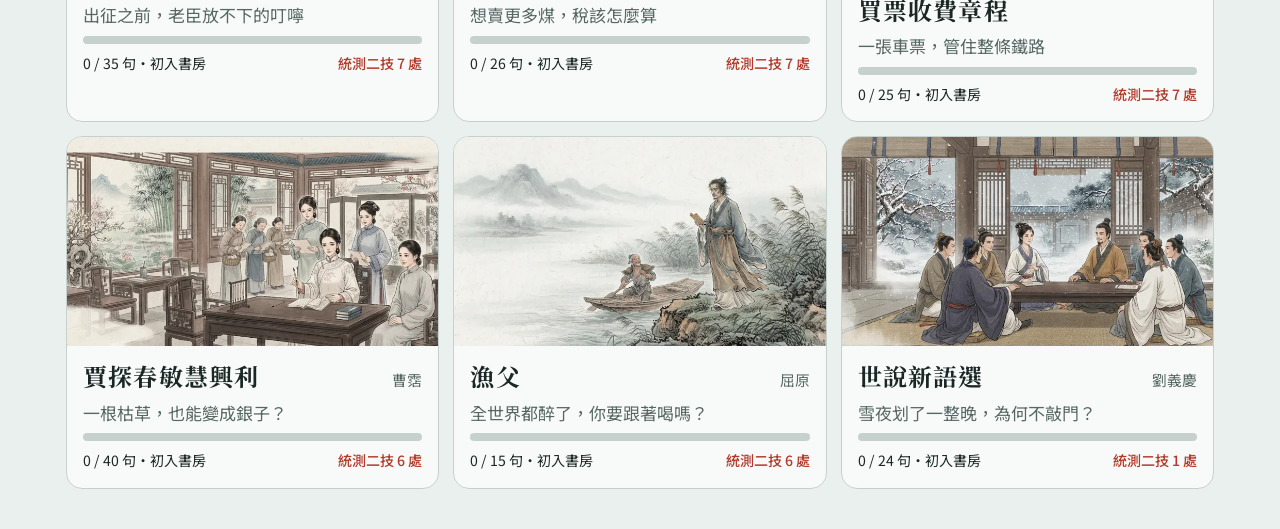
==== commit 048a28d0: "更新網站 2026/11/1 下午4:43:42" ====
--- a/keyline/tvee/index.html
+++ b/keyline/tvee/index.html
@@ -10,7 +10,8 @@
 <link href="https://fonts.googleapis.com/css2?family=Noto+Sans+TC:wght@400;500;700&family=Noto+Serif+TC:wght@500;700;900&display=swap" rel="stylesheet">
 <link rel="stylesheet" href="../../css/style.css">
 <link rel="stylesheet" href="../keyline.css">
-<style>.kl-hero::after{background:linear-gradient(to top, rgba(15,22,21,.82) 0%, rgba(15,22,21,.5) 45%, rgba(15,22,21,0) 78%)}</style>
+<style>.kl-hero::after{background:linear-gradient(to top, rgba(15,22,21,.82) 0%, rgba(15,22,21,.5) 45%, rgba(15,22,21,0) 78%)}
+@media (max-width:600px){.kl-hero::after{background:linear-gradient(to top, rgba(15,22,21,.86) 0%, rgba(15,22,21,.62) 65%, rgba(15,22,21,.38) 100%)}}</style>
 </head>
 <body>
 <main id="app" aria-live="polite"></main>
